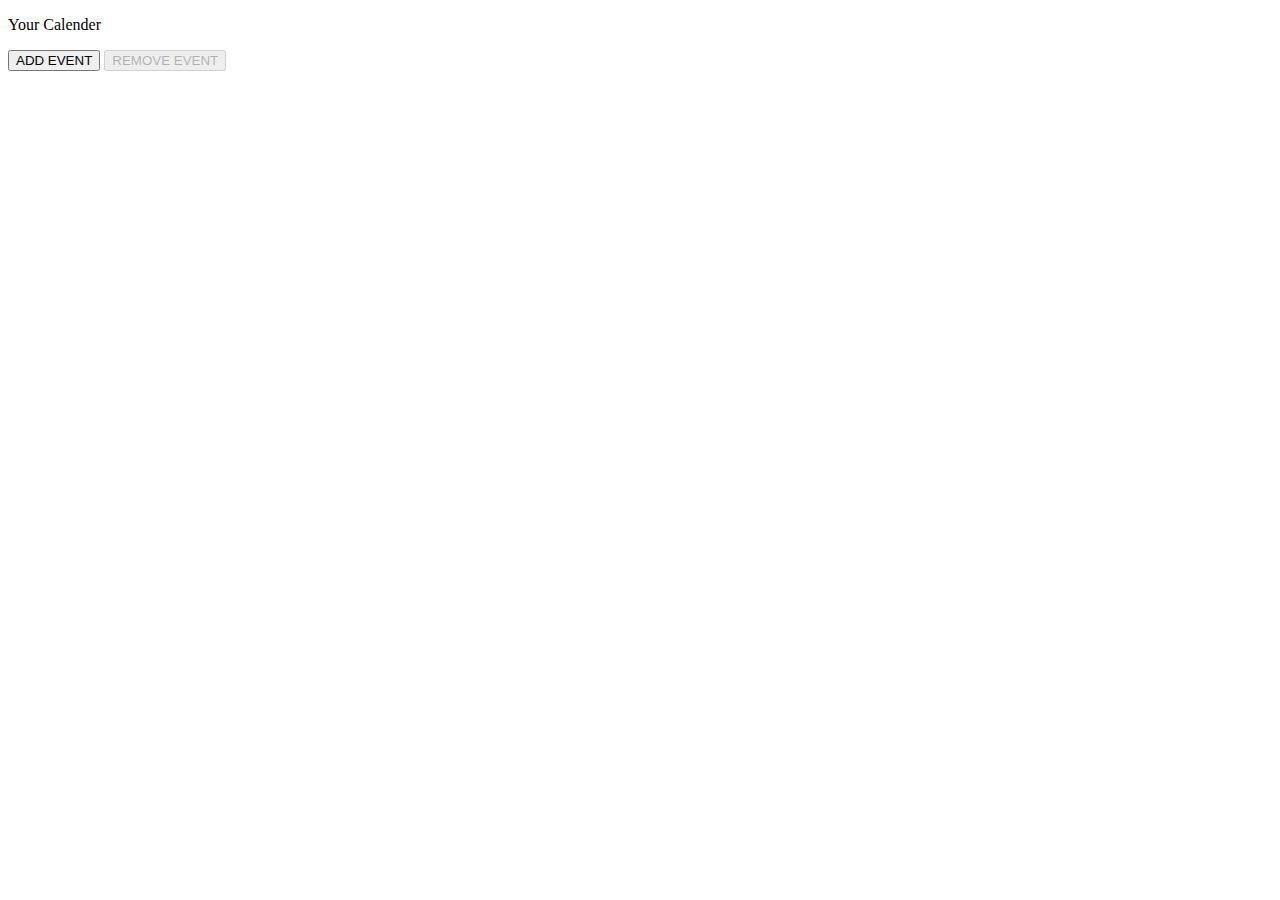
==== index.html @ dff987b1 "Add files via upload" ====
<!DOCTYPE html>
<html lang="en">
<head>
    <title> Calendar</title>

    <meta charset="utf-8">
    <meta name="viewport" content="width=device-width, initial-scale=1.0, maximum-scale=1.0, user-scalable=no">

    <link rel="icon" href="favicon.png">

    <!-- CSS -->
    <link rel="stylesheet" type="text/css" href="./evo-calendar/css/evo-calendar.min.css">

    <link rel="stylesheet" type="text/css" href="./evo-calendar/css/evo-calendar.royal-navy.min.css">

    <link rel="stylesheet" type="text/css" href="./demo/demo.css">

    <link href="https://fonts.googleapis.com/css?family=Source+Sans+Pro&display=swap" rel="stylesheet">
    <link href="https://fonts.googleapis.com/css2?family=Pacifico&display=swap" rel="stylesheet">
    <link href="https://fonts.googleapis.com/css2?family=Fira+Mono&display=swap" rel="stylesheet">
</head>
<body>
 <main>
        <div class="main-container">
     <section id="demos">
                <div class="section-content">
                    <p class="section-title --shrt">Your Calender</p>
                    <div class="console-log">
                        <div class="log-content">
                            <div class="--noshadow" id="demoEvoCalendar"></div>
                        </div>
                    </div>
                    <div class="action-buttons">
                        <button class="btn-action" id="addBtn">ADD EVENT</button>
                        <button class="btn-action" id="removeBtn" disabled>REMOVE EVENT</button>
                    </div>
                </div>
            </section>
    <script src="https://cdn.jsdelivr.net/npm/jquery@3.4.1/dist/jquery.min.js"></script>
    <script src="./evo-calendar/js/evo-calendar.min.js"></script>
    <script src="./demo/demo.js"></script>
</body>
</html>
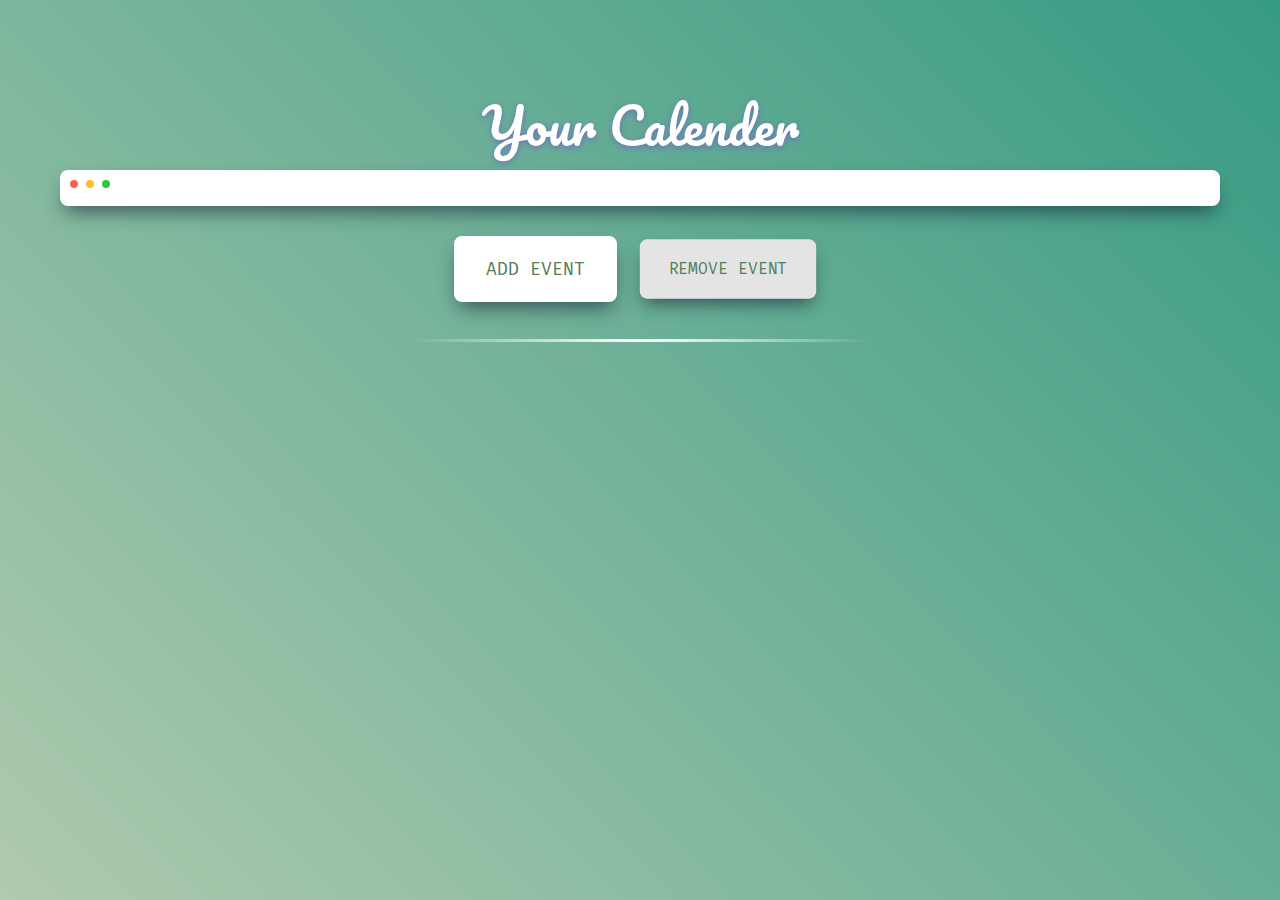
==== commit 143eb7ea: "Update index.html" ====
--- a/index.html
+++ b/index.html
@@ -9,11 +9,11 @@
     <link rel="icon" href="favicon.png">
 
     <!-- CSS -->
-    <link rel="stylesheet" type="text/css" href="./evo-calendar/css/evo-calendar.min.css">
+    <link rel="stylesheet" href="CSS/evo-calendar.min.css">
 
-    <link rel="stylesheet" type="text/css" href="./evo-calendar/css/evo-calendar.royal-navy.min.css">
+    <link rel="stylesheet" href="CSS/evo-calendar.css">
 
-    <link rel="stylesheet" type="text/css" href="./demo/demo.css">
+    <link rel="stylesheet" href="CSS/demo.css">
 
     <link href="https://fonts.googleapis.com/css?family=Source+Sans+Pro&display=swap" rel="stylesheet">
     <link href="https://fonts.googleapis.com/css2?family=Pacifico&display=swap" rel="stylesheet">
@@ -40,4 +40,4 @@
     <script src="./evo-calendar/js/evo-calendar.min.js"></script>
     <script src="./demo/demo.js"></script>
 </body>
-</html>+</html>
--- a/CSS/evo-calendar.min.css
+++ b/CSS/evo-calendar.min.css
@@ -0,0 +1,2 @@
+
+*,::after,::before{-webkit-box-sizing:border-box;box-sizing:border-box}html,body{padding:0;margin:0}body{font-family:'Source Sans Pro'}input:focus,textarea:focus,button:focus{outline:none}.evo-calendar{position:relative;background-color:#fbfbfb;color:#5a5a5a;width:100%;-webkit-box-shadow:0 10px 50px -20px #8773c1;box-shadow:0 10px 50px -20px #8773c1;margin:0 auto;overflow:hidden;z-index:1}.calendar-sidebar{position:absolute;margin-top:0;width:200px;height:100%;float:left;background-color:#8773c1;color:#fff;z-index:1;-webkit-box-shadow:5px 0 18px -3px #8773c1;box-shadow:5px 0 18px -3px #8773c1;-webkit-transition:all .3s ease;-o-transition:all .3s ease;transition:all .3s ease;-webkit-transform:translateX(0);-ms-transform:translateX(0);transform:translateX(0);z-index:2}.sidebar-hide .calendar-sidebar{-webkit-transform:translateX(-100%);-ms-transform:translateX(-100%);transform:translateX(-100%);-webkit-box-shadow:none;box-shadow:none}.calendar-sidebar>span#sidebarToggler{position:absolute;width:40px;height:40px;top:0;right:0;-webkit-transform:translate(100%,0);-ms-transform:translate(100%,0);transform:translate(100%,0);background-color:#8773c1;padding:10px 8px;cursor:pointer;-webkit-box-shadow:5px 0 18px -3px #8773c1;box-shadow:5px 0 18px -3px #8773c1}.calendar-sidebar>.calendar-year{padding:20px;text-align:center}.calendar-sidebar>.calendar-year>p{margin:0;font-size:30px;display:inline-block}.calendar-sidebar>.calendar-year>button.icon-button{display:inline-block;width:20px;height:20px;overflow:visible}.calendar-sidebar>.calendar-year>button.icon-button>span{border-right:4px solid #fff;border-bottom:4px solid #fff;width:100%;height:100%}.calendar-sidebar>.calendar-year>img[year-val="prev"]{float:left}.calendar-sidebar>.calendar-year>img[year-val="next"]{float:right}.calendar-sidebar>.month-list::-webkit-scrollbar{width:5px;height:5px}.calendar-sidebar>.month-list::-webkit-scrollbar-track{background:transparent}.calendar-sidebar>.month-list::-webkit-scrollbar-thumb{background:#fff;border-radius:5px}.calendar-sidebar>.month-list::-webkit-scrollbar-thumb:hover{background:#d6c8ff}.calendar-sidebar>.month-list>.calendar-months{list-style-type:none;margin:0;padding:0}.calendar-sidebar>.month-list>.calendar-months>li{padding:7px 30px;cursor:pointer;font-size:16px}.calendar-sidebar>.month-list>.calendar-months>li:hover{background-color:#a692e0}.calendar-sidebar>.month-list>.calendar-months>li.active-month{background-color:#755eb5}.calendar-inner{position:relative;padding:40px 30px;float:left;width:100%;max-width:calc(100% - 600px);margin-left:200px;background-color:#fff;-webkit-box-shadow:5px 0 18px -3px rgba(0,0,0,.15);box-shadow:5px 0 18px -3px rgba(0,0,0,.15);-webkit-transition:all .3s ease;-o-transition:all .3s ease;transition:all .3s ease;z-index:1}.calendar-inner::after{content:none;position:absolute;top:0;left:0;width:100%;height:100%;background-color:rgba(83,74,109,.5)}.sidebar-hide .calendar-inner{max-width:calc(100% - 400px);margin-left:0}.event-hide .calendar-inner{max-width:calc(100% - 200px)}.event-hide.sidebar-hide .calendar-inner{max-width:100%}.calendar-inner .calendar-table{border-collapse:collapse;font-size:20px;width:100%;-webkit-user-select:none;-moz-user-select:none;-ms-user-select:none;user-select:none}th[colspan="7"]{position:relative;text-align:center;text-transform:uppercase;font-weight:600;font-size:30px;color:#8773c1}th[colspan="7"]::after{content:'';position:absolute;bottom:-3px;left:50%;width:50px;height:5px;-webkit-transform:translateX(-50%);-ms-transform:translateX(-50%);transform:translateX(-50%);background-color:rgba(135,115,193,.15)}tr.calendar-header .calendar-header-day{padding:10px;text-align:center;color:#5a5a5a}tr.calendar-body .calendar-day{padding:10px 0}tr.calendar-body .calendar-day .day{position:relative;padding:15px;height:60px;width:60px;margin:0 auto;border-radius:50%;text-align:center;color:#5a5a5a;border:1px solid transparent;-webkit-transition:all .3s ease,-webkit-transform .5s ease;transition:all .3s ease,-webkit-transform .5s ease;-o-transition:all .3s ease,transform .5s ease;transition:all .3s ease,transform .5s ease;transition:all .3s ease,transform .5s ease,-webkit-transform .5s ease;cursor:pointer}tr.calendar-body .calendar-day .day:hover{background-color:#dadada}tr.calendar-body .calendar-day .day:active{-webkit-transform:scale(.9);-ms-transform:scale(.9);transform:scale(.9)}tr.calendar-body .calendar-day .day.calendar-active,tr.calendar-body .calendar-day .day.calendar-active:hover{color:#5a5a5a;border-color:rgba(0,0,0,.5)}tr.calendar-body .calendar-day .day.calendar-today{color:#fff;background-color:#8773c1}tr.calendar-body .calendar-day .day.calendar-today:hover{color:#fff;background-color:#755eb5}tr.calendar-body .calendar-day .day[disabled]{pointer-events:none;cursor:not-allowed;background-color:transparent;color:#b9b9b9}.calendar-events{position:absolute;top:0;right:0;width:400px;height:100%;padding:70px 30px 60px 30px;background-color:#fbfbfb;-webkit-transition:all .3s ease;-o-transition:all .3s ease;transition:all .3s ease;overflow-y:auto;z-index:0}.calendar-events::-webkit-scrollbar{width:5px;height:5px}.calendar-events::-webkit-scrollbar-track{background:transparent}.calendar-events::-webkit-scrollbar-thumb{background:#8e899c;border-radius:5px}.calendar-events::-webkit-scrollbar-thumb:hover{background:#6c6875}.calendar-events>.event-header>p{font-size:30px;font-weight:600;color:#5a5a5a}#eventListToggler{position:absolute;width:40px;height:40px;top:0;right:0;background-color:#8773c1;padding:10px;cursor:pointer;-webkit-box-shadow:5px 0 18px -3px #8773c1;box-shadow:5px 0 18px -3px #8773c1;z-index:1}.event-list::after{content:"";clear:both;display:table}.event-list>.event-empty{padding:15px 10px;background-color:rgba(135,115,193,.15);border:1px solid #8773c1}.event-list>.event-empty>p{margin:0;color:#755eb5}.event-container{position:relative;display:flex;width:100%;border-radius:10px;margin-bottom:10px;-webkit-transition:all .3s ease;-o-transition:all .3s ease;transition:all .3s ease;cursor:pointer;float:left}.event-container::before{content:'';position:absolute;top:0;left:0;width:2px;height:100%;transform:translate(29px,30px);background-color:#eaeaea;z-index:-1}.event-container:last-child.event-container::before{height:30px;transform:translate(29px,0)}.event-container:only-child.event-container::before{height:0;opacity:0}.event-container:hover{background-color:#fff;-webkit-box-shadow:0 3px 12px -4px rgba(0,0,0,.65);box-shadow:0 3px 12px -4px rgba(0,0,0,.65)}.event-container>.event-icon{position:relative;padding:20px;width:60px;height:60px;float:left}.event-container>.event-icon>img{width:30px}.event-container>.event-info{align-self:center;width:calc(100% - 60px);display:inline-block;padding:10px 10px 10px 0}.event-container>.event-info>p{margin:0;color:#5a5a5a}.event-container>.event-info>p.event-title{position:relative;font-size:22px;font-weight:600}.event-container>.event-info>p.event-title>span{position:absolute;top:50%;right:0;font-size:12px;font-weight:400;color:#755eb5;border:1px solid #755eb5;border-radius:3px;background-color:rgb(237 234 246);padding:3px 6px;transform:translateY(-50%)}.event-container>.event-info>p.event-desc{font-size:14px;margin-top:5px}.event-indicator{position:absolute;width:-moz-max-content;width:-webkit-fit-content;width:-moz-fit-content;width:fit-content;top:100%;left:50%;-webkit-transform:translate(-50%,calc(-100% + -5px));-ms-transform:translate(-50%,calc(-100% + -5px));transform:translate(-50%,calc(-100% + -5px))}.event-indicator>.type-bullet{float:left;padding:2px}.event-indicator>.type-bullet>div{width:10px;height:10px;border-radius:50%}.event-container>.event-icon>div{width:100%;height:100%;border-radius:50%}.event-container>.event-icon>div[class^="event-bullet-"],.event-indicator>.type-bullet>div[class^="type-"]{background-color:#8773c1}.event-container>.event-icon>div.event-bullet-event,.event-indicator>.type-bullet>div.type-event{background-color:#ff7575}.event-container>.event-icon>div.event-bullet-holiday,.event-indicator>.type-bullet>div.type-holiday{background-color:#ffc107}.event-container>.event-icon>div.event-bullet-birthday,.event-indicator>.type-bullet>div.type-birthday{background-color:#3ca8ff}button.icon-button{border:none;background-color:transparent;width:100%;height:100%;padding:0;cursor:pointer}button.icon-button>span.bars{position:relative;width:100%;height:4px;display:block;background-color:#fff}button.icon-button>span.bars::before,button.icon-button>span.bars::after{content:'';position:absolute;width:100%;height:4px;display:block;background-color:#fff}button.icon-button>span.bars::before{top:-8px}button.icon-button>span.bars::after{bottom:-8px}button.icon-button>span.chevron-arrow-left{display:inline-block;border-right:6px solid #fff;border-bottom:6px solid #fff;width:18px;height:18px;-webkit-transform:rotate(-225deg);-ms-transform:rotate(-225deg);transform:rotate(-225deg)}button.icon-button>span.chevron-arrow-right{display:block;border-right:4px solid #fff;border-bottom:4px solid #fff;width:16px;height:16px;-webkit-transform:rotate(-45deg);-ms-transform:rotate(-45deg);transform:rotate(-45deg)}@media screen and (max-width:1280px){.calendar-inner{padding:50px 20px 70px 20px;max-width:calc(100% - 580px)}.sidebar-hide .calendar-inner{max-width:calc(100% - 380px)}tr.calendar-header .calendar-header-day,tr.calendar-body .calendar-day{padding:10px 5px}.calendar-events{width:380px;padding:70px 20px 60px 20px}}@media screen and (max-width:1024px){.calendar-sidebar{width:175px}.calendar-inner{padding:50px 10px 70px 10px;max-width:calc(100% - 475px);margin-left:175px}.sidebar-hide .calendar-inner{max-width:calc(100% - 300px)}.event-hide .calendar-inner{max-width:calc(100% - 175px)}.calendar-events{width:300px;padding:70px 10px 60px 10px}tr.calendar-body .calendar-day .day{padding:10px;height:45px;width:45px;font-size:16px}.event-indicator>.type-bullet>div{width:8px;height:8px;border-radius:50%}.calendar-sidebar>span#sidebarToggler,#eventListToggler{width:50px;height:50px}#eventListToggler,.event-hide #eventListToggler{right:0;-webkit-transform:translateX(0);-ms-transform:translateX(0);transform:translateX(0)}button.icon-button>span.bars{height:5px}button.icon-button>span.bars::before,button.icon-button>span.bars::after{height:5px}button.icon-button>span.bars::before{top:-10px}button.icon-button>span.bars::after{bottom:-10px}button.icon-button>span.chevron-arrow-right{border-right-width:5px;border-bottom-width:5px;width:20px;height:20px}.event-container::before{transform:translate(24px,25px)}.event-container:last-child.event-container::before{height:25px;transform:translate(24px,0)}.event-container>.event-icon{padding:15px;width:50px;height:50px}.event-container>.event-icon::before{left:24px}.event-container>.event-info{width:calc(100% - 50px)}.event-container>.event-info>p{font-size:18px}}@media screen and (max-width:991px){.calendar-sidebar{width:150px}.calendar-inner{padding:50px 10px 70px 10px;max-width:calc(100% - 425px);margin-left:150px}.sidebar-hide .calendar-inner{max-width:calc(100% - 275px)}.event-hide .calendar-inner{max-width:calc(100% - 150px)}.calendar-events{width:275px;padding:70px 10px 60px 10px}}@media screen and (max-width:768px){.calendar-sidebar{width:180px}.calendar-inner{padding:50px 10px 70px 10px;max-width:100%;margin-left:0}.sidebar-hide .calendar-inner,.event-hide .calendar-inner{max-width:100%}.calendar-inner::after{content:'';opacity:1}.sidebar-hide.event-hide .calendar-inner::after{content:none;opacity:0}.event-indicator{-webkit-transform:translate(-50%,calc(-100% + -3px));-ms-transform:translate(-50%,calc(-100% + -3px));transform:translate(-50%,calc(-100% + -3px))}.event-indicator>.type-bullet{padding:0 1px 3px 1px}.calendar-events{width:48%;padding:70px 20px 60px 20px;-webkit-box-shadow:-5px 0 18px -3px rgba(135,115,193,.5);box-shadow:-5px 0 18px -3px rgba(135,115,193,.5);z-index:1}.event-hide .calendar-events{-webkit-transform:translateX(100%);-ms-transform:translateX(100%);transform:translateX(100%);-webkit-box-shadow:none;box-shadow:none}#eventListToggler{right:48%;-webkit-transform:translateX(100%);-ms-transform:translateX(100%);transform:translateX(100%)}.event-hide #eventListToggler{-webkit-transform:translateX(0);-ms-transform:translateX(0);transform:translateX(0)}.calendar-events>.event-list{margin-top:20px}.calendar-sidebar>.calendar-year>button.icon-button{width:16px;height:16px}.calendar-sidebar>.calendar-year>button.icon-button>span{border-right-width:2px;border-bottom-width:2px}.calendar-sidebar>.calendar-year>p{font-size:22px}.calendar-sidebar>.month-list>.calendar-months>li{padding:6px 26px}.calendar-events>.event-header>p{margin:0}.event-container>.event-info>p.event-title{font-size:20px}.event-container>.event-info>p.event-desc{font-size:12px}}@media screen and (max-width:768px) and (min-width:426px){.event-container>.event-info>p.event-title{font-size:18px}}@media screen and (max-width:425px){.calendar-sidebar{width:100%}.sidebar-hide .calendar-sidebar{height:43px}.sidebar-hide .calendar-sidebar{-webkit-transform:translateX(0);-ms-transform:translateX(0);transform:translateX(0);-webkit-box-shadow:none;box-shadow:none}.calendar-sidebar>.calendar-year{position:relative;padding:10px 20px;text-align:center;background-color:#8773c1;-webkit-box-shadow:0 3px 8px -3px rgba(53,43,80,.65);box-shadow:0 3px 8px -3px rgba(53,43,80,.65)}.calendar-sidebar>.calendar-year>button.icon-button{width:14px;height:14px}.calendar-sidebar>.calendar-year>button.icon-button>span{border-right-width:3px;border-bottom-width:3px}.calendar-sidebar>.calendar-year>p{font-size:18px;margin:0 10px}.calendar-sidebar>.month-list{position:relative;width:100%;height:calc(100% - 43px);overflow-y:auto;background-color:#8773c1;-webkit-transform:translateY(0);-ms-transform:translateY(0);transform:translateY(0);z-index:-1}.sidebar-hide .calendar-sidebar>.month-list{-webkit-transform:translateY(-100%);-ms-transform:translateY(-100%);transform:translateY(-100%)}.calendar-sidebar>.month-list>.calendar-months{position:absolute;top:0;left:0;width:100%;list-style-type:none;margin:0;padding:0;padding:10px}.calendar-sidebar>.month-list>.calendar-months::after{content:"";clear:both;display:table}.calendar-sidebar>.month-list>.calendar-months>li{padding:10px 20px;font-size:20px}.calendar-sidebar>span#sidebarToggler{-webkit-transform:translate(0,0);-ms-transform:translate(0,0);transform:translate(0,0);top:0;bottom:unset;-webkit-box-shadow:none;box-shadow:none}th[colspan="7"]::after{bottom:0}.calendar-inner{margin-left:0;padding:53px 0 40px 0;float:unset}.calendar-inner::after{content:none;opacity:0}.sidebar-hide .calendar-inner,.event-hide .calendar-inner,.calendar-inner{max-width:100%}.calendar-sidebar>span#sidebarToggler,#eventListToggler{width:40px;height:40px}button.icon-button>span.chevron-arrow-right{border-right-width:4px;border-bottom-width:4px;width:18px;height:18px;-webkit-transform:translateX(-3px) rotate(-45deg);-ms-transform:translateX(-3px) rotate(-45deg);transform:translateX(-3px) rotate(-45deg)}button.icon-button>span.bars,button.icon-button>span.bars::before,button.icon-button>span.bars::after{height:4px}button.icon-button>span.bars::before{top:-8px}button.icon-button>span.bars::after{bottom:-8px}tr.calendar-header .calendar-header-day{padding:0}tr.calendar-body .calendar-day{padding:8px 0}tr.calendar-body .calendar-day .day{padding:10px;width:40px;height:40px;font-size:16px}.event-indicator{-webkit-transform:translate(-50%,calc(-100% + -3px));-ms-transform:translate(-50%,calc(-100% + -3px));transform:translate(-50%,calc(-100% + -3px))}.event-indicator>.type-bullet{padding:1px}.event-indicator>.type-bullet>div{width:6px;height:6px}.event-indicator{-webkit-transform:translate(-50%,0);-ms-transform:translate(-50%,0);transform:translate(-50%,0)}tr.calendar-body .calendar-day .day.calendar-today .event-indicator,tr.calendar-body .calendar-day .day.calendar-active .event-indicator{-webkit-transform:translate(-50%,3px);-ms-transform:translate(-50%,3px);transform:translate(-50%,3px)}.calendar-events{position:relative;padding:20px 15px;width:100%;height:185px;-webkit-box-shadow:0 5px 18px -3px rgba(0,0,0,.15);box-shadow:0 5px 18px -3px rgba(0,0,0,.15);overflow-y:auto;z-index:0}.event-hide .calendar-events{-webkit-transform:translateX(0);-ms-transform:translateX(0);transform:translateX(0);padding:0 15px;height:0}.calendar-events>.event-header>p{font-size:20px}.event-list>.event-empty{padding:10px}.event-container::before{transform:translate(21.5px,25px)}.event-container:last-child.event-container::before{height:22.5px;transform:translate(21.5px,0)}.event-container>.event-icon{width:45px;height:45px}.event-container>.event-icon::before{left:21px}.event-container:last-child>.event-icon::before{height:50%}.event-container>.event-info{width:calc(100% - 45px)}.event-hide #eventListToggler,#eventListToggler{top:calc(100% - 185px);right:0;-webkit-transform:translate(0,-100%);-ms-transform:translate(0,-100%);transform:translate(0,-100%)}.event-hide #eventListToggler{top:100%}#eventListToggler button.icon-button>span.chevron-arrow-right{position:relative;display:inline-block;-webkit-transform:translate(0,-3px) rotate(45deg);-ms-transform:translate(0,-3px) rotate(45deg);transform:translate(0,-3px) rotate(45deg)}}@media screen and (max-width:375px){th[colspan="7"]{font-size:20px;padding-bottom:5px}tr.calendar-header .calendar-header-day{font-size:16px}tr.calendar-body .calendar-day .day{padding:5px;width:30px;height:30px;font-size:14px}}--- a/CSS/evo-calendar.css
+++ b/CSS/evo-calendar.css
@@ -0,0 +1,981 @@
+
+
+*, ::after, ::before {
+    -webkit-box-sizing: border-box;
+    box-sizing: border-box;
+}
+html, body {
+    padding: 0;
+    margin: 0;
+}
+body {
+    font-family: 'Source Sans Pro';
+}
+input:focus, textarea:focus, button:focus {
+    outline: none;
+}
+.evo-calendar {
+    position: relative;
+    background-color: #fbfbfb;
+    color: #5a5a5a;
+    width: 100%;
+    -webkit-box-shadow: 0 10px 50px -20px #8773c1;
+            box-shadow: 0 10px 50px -20px #8773c1;
+    margin: 0 auto;
+    overflow: hidden;
+    z-index: 1;
+}
+
+.calendar-sidebar {
+    position: absolute;
+    margin-top: 0;
+    width: 200px;
+    height: 100%;
+    float: left;
+    background-color: #8773c1;
+    color: #fff;
+    z-index: 1;
+    -webkit-box-shadow: 5px 0 18px -3px #8773c1;
+            box-shadow: 5px 0 18px -3px #8773c1;
+    -webkit-transition: all .3s ease;
+    -o-transition: all .3s ease;
+    transition: all .3s ease;
+    -webkit-transform: translateX(0);
+        -ms-transform: translateX(0);
+            transform: translateX(0);
+    z-index: 2;
+}
+
+.sidebar-hide .calendar-sidebar {
+    -webkit-transform: translateX(-100%);
+        -ms-transform: translateX(-100%);
+            transform: translateX(-100%);
+    -webkit-box-shadow: none;
+            box-shadow: none;
+}
+.calendar-sidebar > span#sidebarToggler {
+    position: absolute;
+    width: 40px;
+    height: 40px;
+    top: 0;
+    right: 0;
+    -webkit-transform: translate(100%, 0);
+        -ms-transform: translate(100%, 0);
+            transform: translate(100%, 0);
+    background-color: #8773c1;
+    padding: 10px 8px;
+    cursor: pointer;
+    -webkit-box-shadow: 5px 0 18px -3px #8773c1;
+            box-shadow: 5px 0 18px -3px #8773c1;
+}
+
+.calendar-sidebar > .calendar-year {
+    padding: 20px;
+    text-align: center;
+}
+.calendar-sidebar > .calendar-year > p {
+    margin: 0;
+    font-size: 30px;
+    display: inline-block;
+}
+.calendar-sidebar > .calendar-year > button.icon-button {
+    display: inline-block;
+    width: 20px;
+    height: 20px;
+    overflow: visible;
+}
+.calendar-sidebar > .calendar-year > button.icon-button > span {
+    border-right: 4px solid #fff;
+    border-bottom: 4px solid #fff;
+    width: 100%;
+    height: 100%;
+}
+.calendar-sidebar > .calendar-year > img[year-val="prev"] {
+    float: left;
+}
+.calendar-sidebar > .calendar-year > img[year-val="next"] {
+    float: right;
+}
+.calendar-sidebar > .month-list::-webkit-scrollbar {
+    width: 5px;
+    height: 5px;
+}
+.calendar-sidebar > .month-list::-webkit-scrollbar-track {
+    background: transparent;
+}
+.calendar-sidebar > .month-list::-webkit-scrollbar-thumb {
+    background: #fff;
+    border-radius: 5px;
+}
+.calendar-sidebar > .month-list::-webkit-scrollbar-thumb:hover {
+    background: #d6c8ff;
+}
+.calendar-sidebar > .month-list > .calendar-months {
+    list-style-type: none;
+    margin: 0;
+    padding: 0;
+}
+.calendar-sidebar > .month-list > .calendar-months > li {
+    padding: 7px 30px;
+    cursor: pointer;
+    font-size: 16px;
+}
+.calendar-sidebar > .month-list > .calendar-months > li:hover {
+    background-color: #a692e0;
+}
+.calendar-sidebar > .month-list > .calendar-months > li.active-month {
+    background-color: #755eb5;
+}
+
+.calendar-inner {
+    position: relative;
+    padding: 40px 30px;
+    float: left;
+    width: 100%;
+    max-width: calc(100% - 600px);
+    margin-left: 200px;
+    background-color: #fff;
+    -webkit-box-shadow: 5px 0 18px -3px rgba(0, 0, 0, 0.15);
+            box-shadow: 5px 0 18px -3px rgba(0, 0, 0, 0.15);
+    -webkit-transition: all .3s ease;
+    -o-transition: all .3s ease;
+    transition: all .3s ease;
+    z-index: 1;
+}
+.calendar-inner::after {
+    content: none;
+    position: absolute;
+    top: 0;
+    left: 0;
+    width: 100%;
+    height: 100%;
+    background-color: rgba(83, 74, 109, 0.5);
+}
+.sidebar-hide .calendar-inner {
+    max-width: calc(100% - 400px);
+    margin-left: 0;
+}
+.event-hide .calendar-inner {
+    max-width: calc(100% - 200px);
+}
+.event-hide.sidebar-hide .calendar-inner {
+    max-width: 100%;
+}
+.calendar-inner .calendar-table {
+    border-collapse: collapse;
+    font-size: 20px;
+    width: 100%;
+    -webkit-user-select: none;
+       -moz-user-select: none;
+        -ms-user-select: none;
+            user-select: none;
+}
+th[colspan="7"] {
+    position: relative;
+    text-align: center;
+    text-transform: uppercase;
+    font-weight: 600;
+    font-size: 30px;
+    color: #8773c1;
+}
+th[colspan="7"]::after {
+    content: '';
+    position: absolute;
+    bottom: -3px;
+    left: 50%;
+    width: 50px;
+    height: 5px;
+    -webkit-transform: translateX(-50%);
+        -ms-transform: translateX(-50%);
+            transform: translateX(-50%);
+    background-color: rgba(135, 115, 193, 0.15);
+}
+tr.calendar-header {
+
+}
+tr.calendar-header .calendar-header-day {
+    padding: 10px;
+    text-align: center;
+    color: #5a5a5a;
+}
+
+tr.calendar-body {
+
+}
+tr.calendar-body .calendar-day {
+    padding: 10px 0;
+}
+tr.calendar-body .calendar-day .day {
+    position: relative;
+    padding: 15px;
+    height: 60px;
+    width: 60px;
+    margin: 0 auto;
+    border-radius: 50%;
+    text-align: center;
+    color: #5a5a5a;
+    border: 1px solid transparent;
+    -webkit-transition: all .3s ease, -webkit-transform .5s ease;
+    transition: all .3s ease, -webkit-transform .5s ease;
+    -o-transition: all .3s ease, transform .5s ease;
+    transition: all .3s ease, transform .5s ease;
+    transition: all .3s ease, transform .5s ease, -webkit-transform .5s ease;
+    cursor: pointer;
+}
+tr.calendar-body .calendar-day .day:hover {
+    background-color: #dadada;
+}
+tr.calendar-body .calendar-day .day:active {
+    -webkit-transform: scale(0.9);
+        -ms-transform: scale(0.9);
+            transform: scale(0.9);
+}
+
+tr.calendar-body .calendar-day .day.calendar-active,
+tr.calendar-body .calendar-day .day.calendar-active:hover {
+    color: #5a5a5a;
+    border-color: rgba(0, 0, 0, 0.5);
+}
+
+tr.calendar-body .calendar-day .day.calendar-today {
+    color: #fff;
+    background-color: #8773c1;
+}
+tr.calendar-body .calendar-day .day.calendar-today:hover {
+    color: #fff;
+    background-color: #755eb5;
+}
+tr.calendar-body .calendar-day .day[disabled] {
+    pointer-events: none;
+    cursor: not-allowed;
+    background-color: transparent;
+    color: #b9b9b9;
+}
+
+
+.calendar-events {
+    position: absolute;
+    top: 0;
+    right: 0;
+    width: 400px;
+    height: 100%;
+    padding: 70px 30px 60px 30px;
+    background-color: #fbfbfb;
+    -webkit-transition: all .3s ease;
+    -o-transition: all .3s ease;
+    transition: all .3s ease;
+    overflow-y: auto;
+    z-index: 0;
+}
+.calendar-events::-webkit-scrollbar {
+    width: 5px;
+    height: 5px;
+}
+.calendar-events::-webkit-scrollbar-track {
+    background: transparent;
+}
+.calendar-events::-webkit-scrollbar-thumb {
+    background: #8e899c;
+    border-radius: 5px;
+}
+.calendar-events::-webkit-scrollbar-thumb:hover {
+    background: #6c6875;
+}
+
+.calendar-events > .event-header > p {
+    font-size: 30px;
+    font-weight: 600;
+    color: #5a5a5a;
+}
+#eventListToggler {
+    position: absolute;
+    width: 40px;
+    height: 40px;
+    top: 0;
+    right: 0;
+    background-color: #8773c1;
+    padding: 10px;
+    cursor: pointer;
+    -webkit-box-shadow: 5px 0 18px -3px #8773c1;
+            box-shadow: 5px 0 18px -3px #8773c1;
+    z-index: 1;
+}
+.event-list::after {
+    content: "";
+    clear: both;
+    display: table;
+}
+.event-list > .event-empty {
+    padding: 15px 10px;
+    background-color: rgba(135,115,193,.15);
+    border: 1px solid #8773c1;
+}
+.event-list > .event-empty > p {
+    margin: 0;
+    color: #755eb5;
+}
+.event-container {
+    position: relative;
+    display: flex;
+    width: 100%;
+    border-radius: 10px;
+    margin-bottom: 10px;
+    -webkit-transition: all .3s ease;
+    -o-transition: all .3s ease;
+    transition: all .3s ease;
+    cursor: pointer;
+    float: left;
+}
+.event-container::before {
+    content: '';
+    position: absolute;
+    top: 0;
+    left: 0;
+    width: 2px;
+    height: 100%;
+    transform: translate(29px, 30px);
+    background-color: #eaeaea;
+    z-index: -1;
+}
+.event-container:last-child.event-container::before {
+    height: 30px;
+    transform: translate(29px, 0);
+}
+.event-container:only-child.event-container::before {
+    height: 0;
+    opacity: 0;
+}
+.event-container:hover {
+    background-color: #fff;
+    -webkit-box-shadow: 0 3px 12px -4px rgba(0, 0, 0, 0.65);
+            box-shadow: 0 3px 12px -4px rgba(0, 0, 0, 0.65);
+}
+.event-container > .event-icon {
+    position: relative;
+    padding: 20px;
+    width: 60px;
+    height: 60px;
+    float: left;
+    /* z-index: 0; */
+}
+/* .event-container > .event-icon::before {
+    content: '';
+    position: absolute;
+    top: 0;
+    left: 29px;
+    width: 2px;
+    height: calc(100% + 10px);
+    background-color: #eaeaea;
+    z-index: -1;
+} */
+/* .event-container:last-child > .event-icon::before {
+    height: calc(50% + 10px);
+}
+.event-container:first-child > .event-icon::before {
+    top: 50%;
+    height: calc(50% + 10px);
+}
+.event-container:only-child > .event-icon::before {
+    opacity: 0;
+} */
+.event-container > .event-icon > img {
+    width: 30px;
+}
+.event-container > .event-info {
+    align-self: center;
+    width: calc(100% - 60px);
+    display: inline-block;
+    padding: 10px 10px 10px 0;
+}
+.event-container > .event-info > p {
+    margin: 0;
+    color: #5a5a5a;
+}
+.event-container > .event-info > p.event-title {
+    position: relative;
+    font-size: 22px;
+    font-weight: 600;
+}
+.event-container > .event-info > p.event-title > span {
+    position: absolute;
+    top: 50%;
+    right: 0;
+    font-size: 12px;
+    font-weight: normal;
+    color: #755eb5;
+    border: 1px solid #755eb5;
+    border-radius: 3px;
+    background-color: rgb(237 234 246);
+    padding: 3px 6px;
+    transform: translateY(-50%);
+}
+.event-container > .event-info > p.event-desc {
+    font-size: 14px;
+    margin-top: 5px;
+}
+
+
+.event-indicator {
+    position: absolute;
+    width: -moz-max-content;
+    width: -webkit-fit-content;
+    width: -moz-fit-content;
+    width: fit-content;
+    top: 100%;
+    left: 50%;
+    -webkit-transform: translate(-50%, calc(-100% + -5px));
+        -ms-transform: translate(-50%, calc(-100% + -5px));
+            transform: translate(-50%, calc(-100% + -5px));
+}
+.event-indicator > .type-bullet {
+    float: left;
+    padding: 2px;
+}
+.event-indicator > .type-bullet > div {
+    width: 10px;
+    height: 10px;
+    border-radius: 50%;
+}
+.event-container > .event-icon > div {
+    width: 100%;
+    height: 100%;
+    border-radius: 50%;
+}
+/* fallback color */
+.event-container > .event-icon > div[class^="event-bullet-"],
+.event-indicator > .type-bullet > div[class^="type-"] {
+    background-color: #cccad2;
+}
+.event-container > .event-icon > div.event-bullet-event,
+.event-indicator > .type-bullet > div.type-event {
+    background-color: #ca8383;
+}
+.event-container > .event-icon > div.event-bullet-holiday,
+.event-indicator > .type-bullet > div.type-holiday {
+    background-color: #d2c8a9;
+}
+.event-container > .event-icon > div.event-bullet-birthday,
+.event-indicator > .type-bullet > div.type-birthday {
+    background-color: #8a939b;
+}
+
+
+button.icon-button {
+    border: none;
+    background-color: transparent;
+    width: 100%;
+    height: 100%;
+    padding: 0;
+    cursor: pointer;
+}
+button.icon-button > span.bars {
+    position: relative;
+    width: 100%;
+    height: 4px;
+    display: block;
+    background-color: #fff;
+}
+button.icon-button > span.bars::before,
+button.icon-button > span.bars::after {
+    content: '';
+    position: absolute;
+    width: 100%;
+    height: 4px;
+    display: block;
+    background-color: #fff;
+}
+button.icon-button > span.bars::before {
+    top: -8px;
+}
+button.icon-button > span.bars::after {
+    bottom: -8px;
+}
+button.icon-button > span.chevron-arrow-left {
+    display: inline-block;
+    border-right: 6px solid #fff;
+    border-bottom: 6px solid #fff;
+    width: 18px;
+    height: 18px;
+    -webkit-transform: rotate(-225deg);
+        -ms-transform: rotate(-225deg);
+            transform: rotate(-225deg);
+}
+button.icon-button > span.chevron-arrow-right {
+    display: block;
+    border-right: 4px solid #fff;
+    border-bottom: 4px solid #fff;
+    width: 16px;
+    height: 16px;
+    -webkit-transform: rotate(-45deg);
+        -ms-transform: rotate(-45deg);
+            transform: rotate(-45deg);
+}
+
+
+/*************
+**  THEMES  **
+**************/
+
+
+
+
+/* 1280 */
+@media screen and (max-width: 1280px) {
+    .calendar-inner {
+        padding: 50px 20px 70px 20px;
+        max-width: calc(100% - 580px);
+    }
+    .sidebar-hide .calendar-inner {
+        max-width: calc(100% - 380px);
+    }
+    tr.calendar-header .calendar-header-day,
+    tr.calendar-body .calendar-day {
+        padding: 10px 5px;
+    }
+    .calendar-events {
+        width: 380px;
+        padding: 70px 20px 60px 20px;
+    }
+}
+/* 1024 */
+@media screen and (max-width: 1024px) {
+    .calendar-sidebar {
+        width: 175px;
+    }
+    .calendar-inner {
+        padding: 50px 10px 70px 10px;
+        max-width: calc(100% - 475px);
+        margin-left: 175px;
+    }
+    .sidebar-hide .calendar-inner {
+        max-width: calc(100% - 300px);
+    }
+    .event-hide .calendar-inner {
+        max-width: calc(100% - 175px);
+    }
+    .calendar-events {
+        width: 300px;
+        padding: 70px 10px 60px 10px;
+    }
+    tr.calendar-body .calendar-day .day {
+        padding: 10px;
+        height: 45px;
+        width: 45px;
+        font-size: 16px;
+    }
+    .event-indicator > .type-bullet > div {
+        width: 8px;
+        height: 8px;
+        border-radius: 50%;
+    }
+    .calendar-sidebar > span#sidebarToggler,
+    #eventListToggler {
+        width: 50px;
+        height: 50px;
+    }
+    #eventListToggler,
+    .event-hide #eventListToggler {
+        right: 0;
+        -webkit-transform: translateX(0);
+            -ms-transform: translateX(0);
+                transform: translateX(0);
+    }
+    button.icon-button > span.bars {
+        height: 5px;
+    }
+    button.icon-button > span.bars::before,
+    button.icon-button > span.bars::after {
+        height: 5px;
+    }
+    button.icon-button > span.bars::before {
+        top: -10px;
+    }
+    button.icon-button > span.bars::after {
+        bottom: -10px;
+    }
+    button.icon-button > span.chevron-arrow-right {
+        border-right-width: 5px;
+        border-bottom-width: 5px;
+        width: 20px;
+        height: 20px;
+    }
+    .event-container::before {
+        /* height: calc(100% - 15px); */
+        transform: translate(24px, 25px);
+    }
+    .event-container:last-child.event-container::before {
+        height: 25px;
+        transform: translate(24px, 0);
+    }
+    .event-container > .event-icon {
+        padding: 15px;
+        width: 50px;
+        height: 50px;
+    }
+    .event-container > .event-icon::before {
+        left: 24px;
+    }
+    .event-container > .event-info {
+        width: calc(100% - 50px);
+    }
+    .event-container > .event-info > p {
+        font-size: 18px;
+    }
+}
+/* md */
+@media screen and (max-width: 991px) {
+    .calendar-sidebar {
+        width: 150px;
+    }
+    .calendar-inner {
+        padding: 50px 10px 70px 10px;
+        max-width: calc(100% - 425px);
+        margin-left: 150px;
+    }
+    .sidebar-hide .calendar-inner {
+        max-width: calc(100% - 275px);
+    }
+    .event-hide .calendar-inner {
+        max-width: calc(100% - 150px);
+    }
+    .calendar-events {
+        width: 275px;
+        padding: 70px 10px 60px 10px;
+    }
+}
+
+/* sm */
+@media screen and (max-width: 768px) {
+    .calendar-sidebar {
+        width: 180px;
+    }
+    .calendar-inner {
+        padding: 50px 10px 70px 10px;
+        max-width: 100%;
+        margin-left: 0;
+    }
+    .sidebar-hide .calendar-inner,
+    .event-hide .calendar-inner {
+        max-width: 100%;
+    }
+    .calendar-inner::after {
+        content: '';
+        opacity: 1;
+    }
+    .sidebar-hide.event-hide .calendar-inner::after {
+        content: none;
+        opacity: 0;
+    }
+    .event-indicator {
+        -webkit-transform: translate(-50%, calc(-100% + -3px));
+        -ms-transform: translate(-50%, calc(-100% + -3px));
+        transform: translate(-50%, calc(-100% + -3px));
+    }
+    .event-indicator > .type-bullet {
+        padding: 0 1px 3px 1px;
+    }
+    .calendar-events {
+        width: 48%;
+        padding: 70px 20px 60px 20px;
+        -webkit-box-shadow: -5px 0 18px -3px rgba(135, 115, 193, 0.5);
+                box-shadow: -5px 0 18px -3px rgba(135, 115, 193, 0.5);
+        z-index: 1;
+    }
+    .event-hide .calendar-events {
+        -webkit-transform: translateX(100%);
+            -ms-transform: translateX(100%);
+                transform: translateX(100%);
+        -webkit-box-shadow: none;
+        box-shadow: none;
+    }
+    #eventListToggler {
+        right: 48%;
+        -webkit-transform: translateX(100%);
+            -ms-transform: translateX(100%);
+                transform: translateX(100%);
+    }
+    .event-hide #eventListToggler {
+        -webkit-transform: translateX(0);
+            -ms-transform: translateX(0);
+                transform: translateX(0);
+    }
+    .calendar-events > .event-list {
+        margin-top: 20px;
+    }
+    /* .event-hide .calendar-inner {
+        -webkit-transform: translateX(-100%);
+            -ms-transform: translateX(-100%);
+                transform: translateX(-100%);
+        -webkit-box-shadow: none;
+                box-shadow: none;
+    } */
+    .calendar-sidebar > .calendar-year > button.icon-button {
+        width: 16px;
+        height: 16px;
+    }
+    .calendar-sidebar > .calendar-year > button.icon-button > span {
+        border-right-width: 2px;
+        border-bottom-width: 2px;
+    }
+    .calendar-sidebar > .calendar-year > p {
+        font-size: 22px;
+    }
+    .calendar-sidebar > .month-list > .calendar-months > li {
+        padding: 6px 26px;
+    }
+    .calendar-events > .event-header > p {
+        margin: 0;
+    }
+    .event-container > .event-info > p.event-title {
+        font-size: 20px;
+    }
+    .event-container > .event-info > p.event-desc {
+        font-size: 12px;
+    }
+}
+/* sm only */
+@media screen and (max-width: 768px) and (min-width: 426px) {
+    .event-container > .event-info > p.event-title {
+        font-size: 18px;
+    }
+}
+
+/* xs */
+@media screen and (max-width: 425px) {
+    .calendar-sidebar {
+        width: 100%;
+    }
+    .sidebar-hide .calendar-sidebar {
+        height: 43px;
+    }
+    .sidebar-hide .calendar-sidebar {
+        -webkit-transform: translateX(0);
+        -ms-transform: translateX(0);
+        transform: translateX(0);
+        -webkit-box-shadow: none;
+        box-shadow: none;
+    }
+    .calendar-sidebar > .calendar-year {
+        position: relative;
+        padding: 10px 20px;
+        text-align: center;
+        background-color: #8773c1;
+        -webkit-box-shadow: 0 3px 8px -3px rgba(53, 43, 80, 0.65);
+                box-shadow: 0 3px 8px -3px rgba(53, 43, 80, 0.65);
+    }
+    .calendar-sidebar > .calendar-year > button.icon-button {
+        width: 14px;
+        height: 14px;
+    }
+    .calendar-sidebar > .calendar-year > button.icon-button > span {
+        border-right-width: 3px;
+        border-bottom-width: 3px;
+    }
+    .calendar-sidebar > .calendar-year > p {
+        font-size: 18px;
+        margin: 0 10px;
+    }
+    .calendar-sidebar > .month-list {
+        position: relative;
+        width: 100%;
+        height: calc(100% - 43px);
+        overflow-y: auto;
+        background-color: #8773c1;
+        -webkit-transform: translateY(0);
+            -ms-transform: translateY(0);
+                transform: translateY(0);
+        z-index: -1;
+    }
+    .sidebar-hide .calendar-sidebar > .month-list {
+        -webkit-transform: translateY(-100%);
+            -ms-transform: translateY(-100%);
+                transform: translateY(-100%);
+    }
+    .calendar-sidebar > .month-list > .calendar-months {
+        position: absolute;
+        top: 0;
+        left: 0;
+        width: 100%;
+        list-style-type: none;
+        margin: 0;
+        padding: 0;
+        padding: 10px;
+    }
+    .calendar-sidebar > .month-list > .calendar-months::after {
+        content: "";
+        clear: both;
+        display: table;
+    }
+    .calendar-sidebar > .month-list > .calendar-months > li {
+        padding: 10px 20px;
+        font-size: 20px;
+        /* width: 50%;
+        float: left; */
+    }
+    .calendar-sidebar > span#sidebarToggler {
+        -webkit-transform: translate(0, 0);
+            -ms-transform: translate(0, 0);
+                transform: translate(0, 0);
+        top: 0;
+        bottom: unset;
+        -webkit-box-shadow: none;
+        box-shadow: none;
+    }
+
+    th[colspan="7"]::after {
+        bottom: 0;
+    }
+
+    .calendar-inner {
+        margin-left: 0;
+        padding: 53px 0 40px 0;
+        float: unset;
+    }
+    .calendar-inner::after {
+        content: none;
+        opacity: 0;
+    }
+    .sidebar-hide .calendar-inner,
+    .event-hide .calendar-inner,
+    .calendar-inner {
+        max-width: 100%;
+    }
+    .calendar-sidebar > span#sidebarToggler,
+    #eventListToggler {
+        width: 40px;
+        height: 40px;
+    }
+    button.icon-button > span.chevron-arrow-right {
+        border-right-width: 4px;
+        border-bottom-width: 4px;
+        width: 18px;
+        height: 18px;
+        -webkit-transform: translateX(-3px) rotate(-45deg);
+            -ms-transform: translateX(-3px) rotate(-45deg);
+                transform: translateX(-3px) rotate(-45deg);
+    }
+
+    button.icon-button > span.bars,
+    button.icon-button > span.bars::before,
+    button.icon-button > span.bars::after {
+        height: 4px;
+    }
+    button.icon-button > span.bars::before {
+        top: -8px;
+    }
+    button.icon-button > span.bars::after {
+        bottom: -8px;
+    }
+    tr.calendar-header .calendar-header-day {
+        padding: 0;
+    }
+    tr.calendar-body .calendar-day {
+        padding: 8px 0;
+    }
+    tr.calendar-body .calendar-day .day {
+        padding: 10px;
+        width: 40px;
+        height: 40px;
+        font-size: 16px;
+    }
+    .event-indicator {
+        -webkit-transform: translate(-50%, calc(-100% + -3px));
+            -ms-transform: translate(-50%, calc(-100% + -3px));
+                transform: translate(-50%, calc(-100% + -3px));
+    }
+    .event-indicator > .type-bullet {
+        padding: 1px;
+    }
+    .event-indicator > .type-bullet > div {
+        width: 6px;
+        height: 6px;
+    }
+    .event-indicator {
+        -webkit-transform: translate(-50%, 0);
+            -ms-transform: translate(-50%, 0);
+                transform: translate(-50%, 0);
+    }
+    tr.calendar-body .calendar-day .day.calendar-today .event-indicator,
+    tr.calendar-body .calendar-day .day.calendar-active .event-indicator {
+        -webkit-transform: translate(-50%, 3px);
+            -ms-transform: translate(-50%, 3px);
+                transform: translate(-50%, 3px);
+    }
+    .calendar-events {
+        position: relative;
+        padding: 20px 15px;
+        width: 100%;
+        height: 185px;
+        -webkit-box-shadow: 0 5px 18px -3px rgba(0, 0, 0, 0.15);
+        box-shadow: 0 5px 18px -3px rgba(0, 0, 0, 0.15);
+        overflow-y: auto;
+        z-index: 0;
+    }
+    .event-hide .calendar-events {
+        -webkit-transform: translateX(0);
+        -ms-transform: translateX(0);
+        transform: translateX(0);
+        padding: 0 15px;
+        height: 0;
+    }
+    .calendar-events > .event-header > p {
+        font-size: 20px;
+    }
+    .event-list > .event-empty {
+        padding: 10px;
+    }
+    .event-container::before {
+        /* height: calc(100% - 12.5px); */
+        transform: translate(21.5px, 25px);
+    }
+    .event-container:last-child.event-container::before {
+        height: 22.5px;
+        transform: translate(21.5px, 0);
+    }
+    .event-container > .event-icon {
+        width: 45px;
+        height: 45px;
+    }
+    .event-container > .event-icon::before {
+        left: 21px;
+    }
+    .event-container:last-child > .event-icon::before {
+        height: 50%;
+    }
+    .event-container > .event-info {
+        width: calc(100% - 45px);
+    }
+    .event-hide #eventListToggler,
+    #eventListToggler {
+        top: calc(100% - 185px);
+        right: 0;
+        -webkit-transform: translate(0, -100%);
+        -ms-transform: translate(0, -100%);
+        transform: translate(0, -100%);
+    }
+    .event-hide #eventListToggler {
+        top: 100%;
+    }
+    #eventListToggler button.icon-button > span.chevron-arrow-right {
+        position: relative;
+        display: inline-block;
+        -webkit-transform: translate(0, -3px) rotate(45deg);
+            -ms-transform: translate(0, -3px) rotate(45deg);
+                transform: translate(0, -3px) rotate(45deg);
+    }
+}
+@media screen and (max-width: 375px) {
+    th[colspan="7"] {
+        font-size: 20px;
+        padding-bottom: 5px;
+    }
+    tr.calendar-header .calendar-header-day {
+        font-size: 16px;
+    }
+    tr.calendar-body .calendar-day .day {
+        padding: 5px;
+        width: 30px;
+        height: 30px;
+        font-size: 14px;
+    }
+}--- a/CSS/demo.css
+++ b/CSS/demo.css
@@ -0,0 +1,719 @@
+*,
+::after,
+::before {
+	-webkit-box-sizing: border-box;
+	box-sizing: border-box;
+	-webkit-transition: all .3s ease;
+	-o-transition: all .3s ease;
+	transition: all .3s ease;
+}
+html,
+body {
+	padding: 0;
+	margin: 0;
+}
+body {
+	background-image: -o-linear-gradient(45deg, #d0e5d3, #537e5a);
+	background-attachment: fixed;
+	background-image: linear-gradient(45deg, #afcaaf, #369b83);
+	background-repeat: no-repeat;
+	min-height: 100vh;
+}
+::-moz-selection {
+	color: #fff;
+	background-color: #aeaaf5;
+}
+::selection {
+	color: #fff;
+	background-color: #aeaaf5;
+}
+::-webkit-scrollbar {
+	width: 10px;
+	height: 5px;
+}
+::-webkit-scrollbar-track {
+	background: #fff;
+}
+::-webkit-scrollbar-thumb {
+	background: #8e899c;
+	border-radius: 5px;
+}
+::-webkit-scrollbar-thumb:hover {
+	background: #6c6875;
+}
+.clearfix::after {
+	content: "";
+	clear: both;
+	display: table;
+}
+header {
+	position: fixed;
+	top: 0;
+	left: 0;
+	width: 100%;
+	background-color: #fff;
+	-webkit-box-shadow: 0 5px 8px -3px rgba(0, 0, 0, .5);
+	box-shadow: 0 5px 8px -3px rgba(0, 0, 0, .5);
+	z-index: 999;
+}
+.header-container {
+	width: 100%;
+	max-width: 1366px;
+	margin: 0 auto;
+	padding: 10px 20px;
+}
+.header-container>h1.title {
+	float: left;
+	font-family: 'Pacifico', cursive;
+	font-size: 40px;
+	line-height: 40px;
+	color: #755eb5;
+	margin: 0;
+	cursor: pointer;
+	-webkit-user-select: none;
+	-moz-user-select: none;
+	-ms-user-select: none;
+	user-select: none;
+}
+.header-container>h1.title>span {
+	color: #616161;
+}
+.header-container>ul {
+	float: right;
+	list-style-type: none;
+	padding: 0;
+	margin: 10px 0;
+}
+.header-container>ul>li {
+	position: relative;
+	display: inline-block;
+	margin: 0 10px;
+	-webkit-transition: text-shadow .2s ease, -webkit-transform .3s ease;
+	transition: text-shadow .2s ease, -webkit-transform .3s ease;
+	-o-transition: transform .3s ease, text-shadow .2s ease;
+	transition: transform .3s ease, text-shadow .2s ease;
+	transition: transform .3s ease, text-shadow .2s ease, -webkit-transform .3s ease;
+	cursor: pointer;
+}
+.header-container>ul>li::after {
+	content: '';
+	position: absolute;
+	bottom: 0;
+	left: 0;
+	width: 100%;
+	height: 0;
+	-webkit-transition: all .3s ease;
+	-o-transition: all .3s ease;
+	transition: all .3s ease;
+	background-color: rgba(92, 47, 218, .1);
+}
+.header-container>ul>li>a {
+	font-family: 'Fira Mono', monospace;
+	color: #755eb5;
+	text-decoration: none;
+	text-transform: lowercase;
+}
+.header-container>ul>li:hover::after {
+	height: 8px;
+}
+footer {
+	position: relative;
+	width: 100%;
+	background-color: #fff;
+}
+.footer-container {
+	position: relative;
+	font-family: 'Fira Mono', monospace;
+	width: 100%;
+	max-width: 1366px;
+	margin: 0 auto;
+	padding: 50px 20px 20px 20px;
+	text-align: center;
+}
+.footer-container .btn-action {
+	background-image: -o-linear-gradient(45deg, #6ac1c5, #bda5ff);
+	background-image: linear-gradient(45deg, #6ac1c5, #bda5ff);
+	border: none;
+	-webkit-box-shadow: none;
+	box-shadow: none;
+	color: #fff;
+}
+.footer-container p {
+	color: #755eb5;
+}
+main {
+	position: relative;
+	width: 100%;
+}
+.main-container {
+	padding-top: 80px;
+	max-width: 1366px;
+	width: 100%;
+	margin: 0 auto;
+	min-height: 100vh;
+}
+section {
+	padding: 20px;
+}
+section .section-content {
+	position: relative;
+	margin-bottom: 50px;
+}
+section .section-content::after {
+	content: '';
+	position: absolute;
+	left: 50%;
+	bottom: 0;
+	width: 40%;
+	height: 3px;
+	background-image: -o-linear-gradient(left, transparent, #fff, transparent);
+	background-image: -webkit-gradient(linear, left top, right top, from(transparent), color-stop(#fff), to(transparent));
+	background-image: linear-gradient(to right, transparent, #fff, transparent);
+	-webkit-transform: translate(-50%, 40px);
+	-ms-transform: translate(-50%, 40px);
+	transform: translate(-50%, 40px);
+}
+section .section-content:last-of-type:not(:first-child)::after {
+	content: none;
+}
+section p.section-title {
+	font-family: 'Pacifico', cursive;
+	font-size: 50px;
+	line-height: 50px;
+	color: #fff;
+	text-align: center;
+	margin: 0;
+	text-shadow: 0 2px 6px #6c72bf;
+}
+section p.section-title.--lng {
+	margin-bottom: 40px;
+}
+section p.section-title.--shrt {
+	margin-bottom: 20px;
+}
+section p.section-desc {
+	font-family: 'Fira Mono', monospace;
+	position: relative;
+	font-size: 20px;
+	line-height: 24px;
+	color: #fff;
+	text-align: center;
+	width: 60%;
+	margin: 0 auto;
+	margin-bottom: 30px;
+}
+section div.section-caption {
+	display: block;
+	text-align: center;
+	margin-bottom: 0;
+}
+section div.section-caption>p {
+	font-family: 'Fira Mono', monospace;
+	position: relative;
+	display: inline-block;
+	font-size: 30px;
+	line-height: 32px;
+	color: #fff;
+	padding: 0 5px;
+	margin: 0 auto;
+	margin-bottom: 10px;
+	text-shadow: 0 2px 6px #6c72bf;
+}
+section div.section-caption>p::after {
+	content: '';
+	position: absolute;
+	bottom: 0;
+	left: 0;
+	width: 100%;
+	height: 15px;
+	-webkit-transition: all .3s ease;
+	-o-transition: all .3s ease;
+	transition: all .3s ease;
+	background-color: rgba(76, 54, 255, .25);
+	z-index: -1;
+}
+section .section-note {
+	font-family: 'Fira Mono', monospace;
+    text-align: center;
+    color: #fff;
+    font-size: 16px;
+    line-height: 1.4;
+    margin: 20px 0 0;
+}
+section .section-note > a {
+	text-decoration: none;
+    color: #537e5a;
+    font-weight: 600;
+}
+section .section-note > a:hover {
+	color: #2e49ab;
+}
+button.btn-action {
+	font-family: 'Fira Mono', monospace;
+	color: #537e5a;
+	border: none;
+	background-color: #fff;
+	border-radius: 8px;
+	padding: 20px 30px;
+	font-size: 18px;
+	cursor: pointer;
+	border: 2px solid #fff;
+	-webkit-box-shadow: 0 10px 20px -5px rgba(19, 31, 51, .65);
+	box-shadow: 0 10px 20px -5px rgba(19, 31, 51, .65);
+}
+button.btn-action:disabled {
+	background-color: #e4e4e4;
+	border-color: #e4e4e4;
+	-webkit-transform: scale(.9);
+	-ms-transform: scale(.9);
+	transform: scale(.9);
+	cursor: not-allowed;
+}
+button.btn-action.active {
+	background-color: #9886c7;
+	color: #fff;
+}
+.console-log {
+	position: relative;
+	width: 100%;
+	padding: 26px 10px 10px 10px;
+	background-color: #fff;
+	border-radius: 8px;
+	margin: 10px auto 30px auto;
+	-webkit-box-shadow: 0 10px 20px -5px rgba(19, 31, 51, .65);
+	box-shadow: 0 10px 20px -5px rgba(19, 31, 51, .65);
+}
+.console-log::after {
+	content: "";
+	display: block;
+	width: 8px;
+	height: 8px;
+	border-radius: 40px;
+	position: absolute;
+	top: 10px;
+	left: 10px;
+	background: #ff5f56;
+	-webkit-box-shadow: 16px 0 0 #ffbd2e, 32px 0 0 #27c93f;
+	box-shadow: 16px 0 0 #ffbd2e, 32px 0 0 #27c93f;
+}
+.console-log.--md {
+	width: 65%;
+}
+.console-log.--sm {
+	width: 50%;
+}
+.console-log.--ads {
+	max-width: 400px;
+}
+.console-log>.log-content {
+	overflow: auto;
+}
+.--noshadow {
+	-webkit-box-shadow: none;
+	box-shadow: none;
+}
+pre {
+	margin: 0;
+}
+code {
+	color: #fff;
+	background-color: #2f1e2e;
+	font-family: 'Fira Mono', monospace;
+	font-size: 12px;
+	max-height: inherit;
+	padding: 0 15px;
+	display: block;
+	direction: ltr;
+	text-align: left;
+	white-space: pre;
+	word-spacing: normal;
+	word-break: normal;
+	line-height: 1.5;
+	-moz-tab-size: 4;
+	-o-tab-size: 4;
+	tab-size: 4;
+	-webkit-hyphens: none;
+	-ms-hyphens: none;
+	hyphens: none;
+	overflow: auto;
+}
+code span.white {
+	color: #fff;
+}
+code span.red {
+	color: #ff7a6f;
+}
+code span.orange {
+	color: #ffa11b;
+}
+code span.yellow {
+	color: #fff81d;
+}
+code span.green {
+	color: #59c759;
+}
+code span.blue {
+	color: #06b6ef;
+}
+code span.violet {
+	color: #bb88ea;
+}
+#features>.console-log>.log-content {
+	background-color: #313131;
+}
+#themes .theme-content {
+	width: 50%;
+	float: left;
+	padding: 10px 0;
+}
+#themes .theme-content:nth-child(odd) {
+	padding-right: 10px;
+}
+#themes .theme-content:nth-child(even) {
+	padding-left: 10px;
+}
+#themes .theme-content>.console-log {
+	margin: 0;
+}
+#themes .theme-content>.console-log>.log-content>img {
+	width: 100%;
+}
+#themes .theme-content>.console-log>.log-content>pre {
+	margin: 4px 0 0 0;
+}
+#demos .section-desc {
+	margin-bottom: 10px;
+}
+#demos .action-buttons {
+	margin: 20px 0 30px 0;
+	text-align: center;
+}
+#demos .action-buttons button.btn-action {
+	margin-right: 10px;
+}
+#demos .action-buttons button.btn-action:last-child {
+	margin-right: 0;
+}
+#usage .section-desc {
+	margin-bottom: 10px;
+}
+#settings table {
+	font-family: 'Fira Mono', monospace;
+	width: 100%;
+}
+#settings table {
+	background-color: #2f1e2e;
+	border-collapse: collapse;
+}
+#settings th,
+#settings td {
+	font-size: 14px;
+	border-right: 1px solid rgba(0, 0, 0, .45);
+	color: #fff;
+	padding: .5rem 1rem;
+}
+#settings th:last-of-type,
+#settings td:last-of-type {
+	border-right: none;
+}
+#settings table tr>th {
+	border-bottom: 1px solid rgba(0, 0, 0, .45);
+	padding: 1rem;
+}
+#settings table tr {
+	cursor: pointer;
+}
+#settings table tr:hover>td {
+	background-color: rgba(0, 0, 0, .2);
+}
+#settings table tr.active>td {
+	background-color: rgba(0, 0, 0, .45);
+}
+#settings table tr>td:first-child {
+	color: #30812a;
+}
+#settings td.red {
+	color: #86d76a;
+}
+#settings td.orange {
+	color: #549819;
+}
+#settings td.blue {
+	color: #58ba35;
+}
+#settings td.violet {
+	color: #367a2e;
+}
+#settings td.gray {
+	color: #44b13c;
+}
+
+/* carbonads */
+#carbonads {
+    max-width: 400px;
+    font-family: -apple-system, BlinkMacSystemFont, "Segoe UI", Roboto, Oxygen-Sans, Ubuntu, Cantarell, "Helvetica Neue", Helvetica, Arial, sans-serif;
+}
+  
+#carbonads > span {
+    position: relative;
+    display: block;
+    background-color: #fff;
+}
+  
+#carbonads .carbon-wrap {
+    display: flex;
+}
+  
+#carbonads .carbon-img {
+    margin-right: 10px;
+    line-height: 1;
+}
+#carbonads .carbon-img > img {
+    display: block;
+}
+  
+#carbonads .carbon-text {
+    font-family: 'Fira Mono', monospace;
+    margin-bottom: 0;
+    color: #637381;
+    text-decoration: none;
+    font-size: 14px;
+    line-height: 1.25;
+}
+  
+#carbonads .carbon-poweredby {
+    position: absolute;
+    bottom: 0;
+    left: 140px;
+    padding: 10px 8px;
+    color: #755eb5;
+    text-decoration: none;
+    text-transform: uppercase;
+    letter-spacing: .5px;
+    font-weight: 500;
+    font-size: 10px;
+    background: repeating-linear-gradient( -45deg, transparent, transparent 5px, hsla(0, 0%, 0%, 0.025) 5px, hsla(0, 0%, 0%, 0.025) 10px ) hsla(203, 11%, 95%, 0.4);
+    line-height: 1;
+}
+
+/* buymeacoffee */
+.bmc-button {
+    width: 260px;
+    text-decoration: none;
+    display: block;
+    color: #ffffff;
+    background-color: #FF813F;
+    border-radius: 8px;
+    padding: 15px;
+    margin: 0 auto 10px;
+    font-family: 'Fira Mono', monospace;
+    transition: all .3s ease;
+    -webkit-box-sizing: border-box;
+    box-sizing: border-box;
+}
+.bmc-button:hover {
+    transform: translateY(-10px);
+    -webkit-box-shadow: 0 6px 8px -3px rgba(255, 129, 63, 0.65);
+    box-shadow: 0 6px 8px -3px rgba(255, 129, 63, 0.65);
+}
+.bmc-button img {
+	height: 34px;
+	width: 35px;
+	margin-bottom: 1px;
+	box-shadow: none;
+	border: none;
+	vertical-align: middle;
+}
+.bmc-button span {
+    margin-left: 5px;
+    font-size: 18px;
+    line-height: 34px;
+    text-transform: uppercase;
+}
+
+@media only screen and (max-width: 1366px) {
+	.header-container,
+	.main-container,
+	.footer-container {
+		max-width: 1200px
+	}
+}
+@media only screen and (max-width: 1024px) {
+	#themes .theme-content>.console-log>.log-content>img {
+		width: 100%
+	}
+}
+@media only screen and (max-width: 768px) {
+	.header-container>h1.title {
+		font-size: 40px
+	}
+	.header-container>ul>li {
+		margin: 0 5px
+	}
+	.header-container>ul>li>a {
+		font-size: 14px
+	}
+	code {
+		font-size: 16px
+	}
+	section {
+		padding: 20px 40px
+	}
+	section p.section-desc {
+		width: 70%;
+		margin-bottom: 20px;
+		font-size: 18px;
+		line-height: 22px
+	}
+	.console-log.--md,
+	.console-log.--sm {
+		width: 100%
+	}
+	button.btn-action {
+		font-size: 16px;
+		padding: 15px 20px
+	}
+	#themes .theme-content {
+		padding-top: 15px;
+		padding-bottom: 15px;
+		width: 100%
+	}
+	#themes .theme-content:nth-child(odd) {
+		padding-right: 0
+	}
+	#themes .theme-content:nth-child(even) {
+		padding-left: 0
+	}
+}
+@media only screen and (max-width: 425px) {
+	.header-container {
+		padding: 10px 20px
+	}
+	.header-container>h1.title {
+		width: 100%;
+		text-align: center
+	}
+	.header-container>ul {
+		width: 100%;
+		margin: 10px 0 0;
+		text-align: center
+	}
+	.header-container>ul>li>a {
+		font-size: 14px
+	}
+	.main-container {
+		padding-top: 110px
+	}
+	section {
+		padding: 20px
+	}
+	section .section-content {
+		margin-bottom: 40px
+	}
+	section p.section-title {
+		font-size: 40px;
+		line-height: 42px
+	}
+	section p.section-title.--lng {
+		margin-bottom: 35px
+	}
+	section p.section-title.--shrt {
+		margin-bottom: 15px
+	}
+	section p.section-desc {
+		width: 100%;
+		margin-bottom: 10px;
+		font-size: 12px;
+		line-height: 14px
+	}
+	section div.section-caption>p {
+		font-size: 16px;
+		line-height: 18px
+	}
+	section div.section-caption>p::after {
+		-webkit-transform: translateY(5px);
+		-ms-transform: translateY(5px);
+		transform: translateY(5px)
+	}
+	section .section-content::after {
+		width: 50%;
+		-webkit-transform: translate(-50%, 30px);
+		-ms-transform: translate(-50%, 30px);
+		transform: translate(-50%, 30px)
+	}
+	button.btn-action {
+		font-size: 12px;
+		padding: 10px 15px;
+		width: 100%;
+		margin: 5px 0
+	}
+	code {
+		font-size: 10px;
+		padding: 0 10px
+	}
+	.console-log {
+		padding: 18px 8px 8px 8px;
+		border-radius: 6px
+	}
+	.console-log::after {
+		width: 6px;
+		height: 6px;
+		top: 6px;
+		left: 8px;
+		-webkit-box-shadow: 10px 0 0 #ffbd2e, 20px 0 0 #27c93f;
+		box-shadow: 10px 0 0 #ffbd2e, 20px 0 0 #27c93f
+	}
+	#themes .theme-content {
+		padding-top: 10px;
+		padding-bottom: 10px
+	}
+	#themes .theme-content:first-child {
+		padding-top: 0
+	}
+	#themes .theme-content:last-child {
+		padding-bottom: 0
+	}
+	#themes .theme-content>.console-log>.log-content>pre {
+		margin: 0
+	}
+	#demos .action-buttons {
+		margin: 15px 0 15px 0
+	}
+	#settings th,
+	#settings td {
+		padding: .5rem 1rem;
+		white-space: nowrap
+	}
+	.footer-container {
+		padding: 20px
+	}
+	.footer-container p {
+		font-size: 12px;
+		margin: 8px 0
+	}
+    #carbonads .carbon-text {
+        font-size: 12px;
+    }
+    #carbonads .carbon-poweredby {
+        padding: 8px 6px;
+        font-size: 8px;
+    }
+    .bmc-button {
+        width: 100%;
+        padding: 10px 15px;
+        margin: 0 auto 3px;
+    }
+    .bmc-button img {
+        height: 22px;
+        width: 22px;
+    }
+    .bmc-button span {
+        font-size: 12px;
+        line-height: 22px;
+    }
+}
+@media only screen and (max-width: 320px) {
+	.header-container>ul>li>a {
+		font-size: 12px
+	}
+}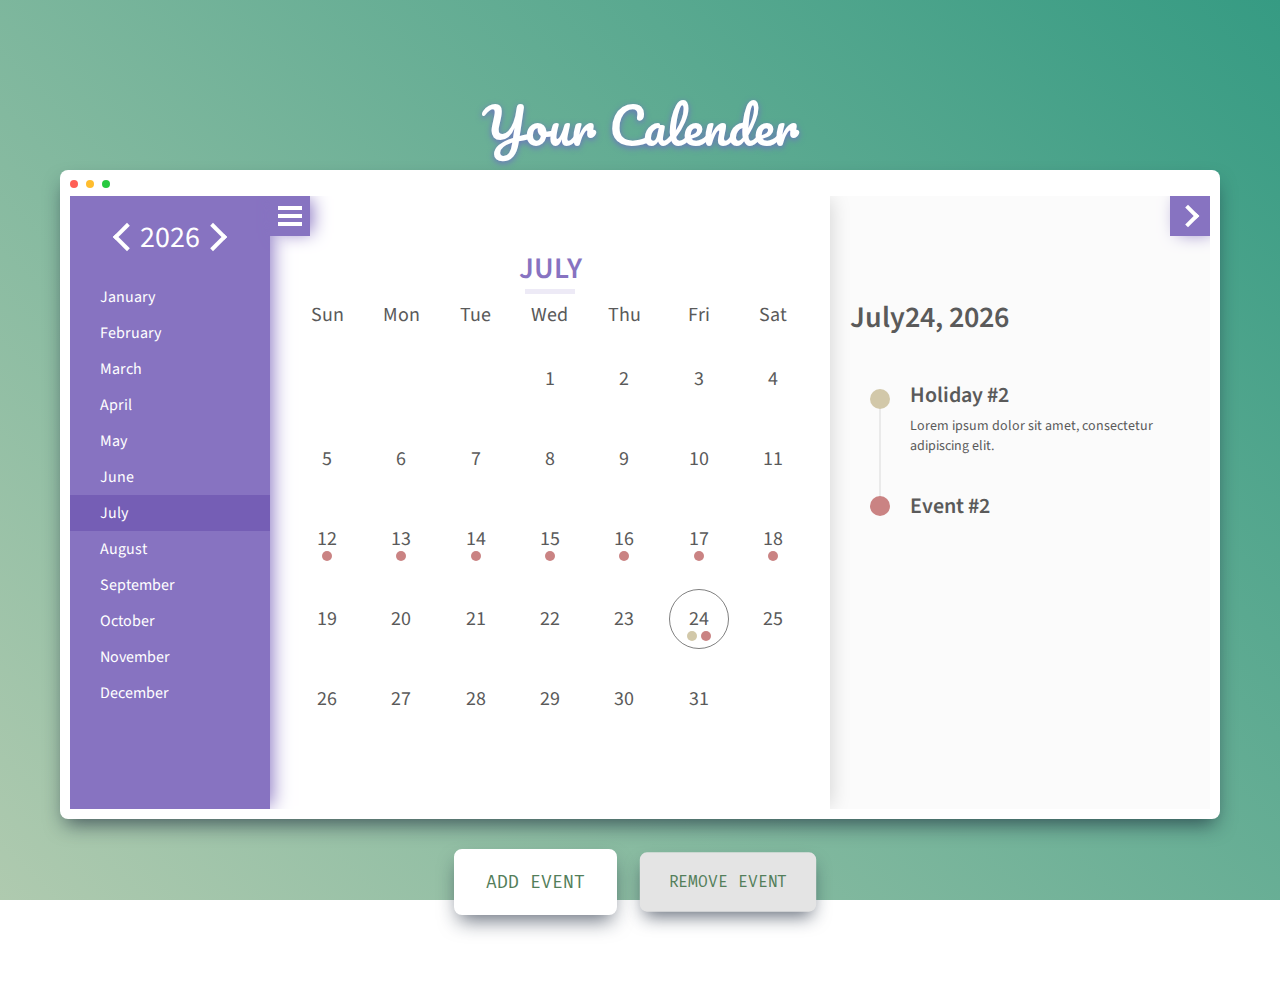
==== commit 45606133: "Modified files dashboard.html , index.html" ====
--- a/index.html
+++ b/index.html
@@ -37,7 +37,7 @@
                 </div>
             </section>
     <script src="https://cdn.jsdelivr.net/npm/jquery@3.4.1/dist/jquery.min.js"></script>
-    <script src="./evo-calendar/js/evo-calendar.min.js"></script>
-    <script src="./demo/demo.js"></script>
+    <script src="JS/evo-calendar.min.js"></script>
+    <script src="JS/demo.js"></script>
 </body>
 </html>
